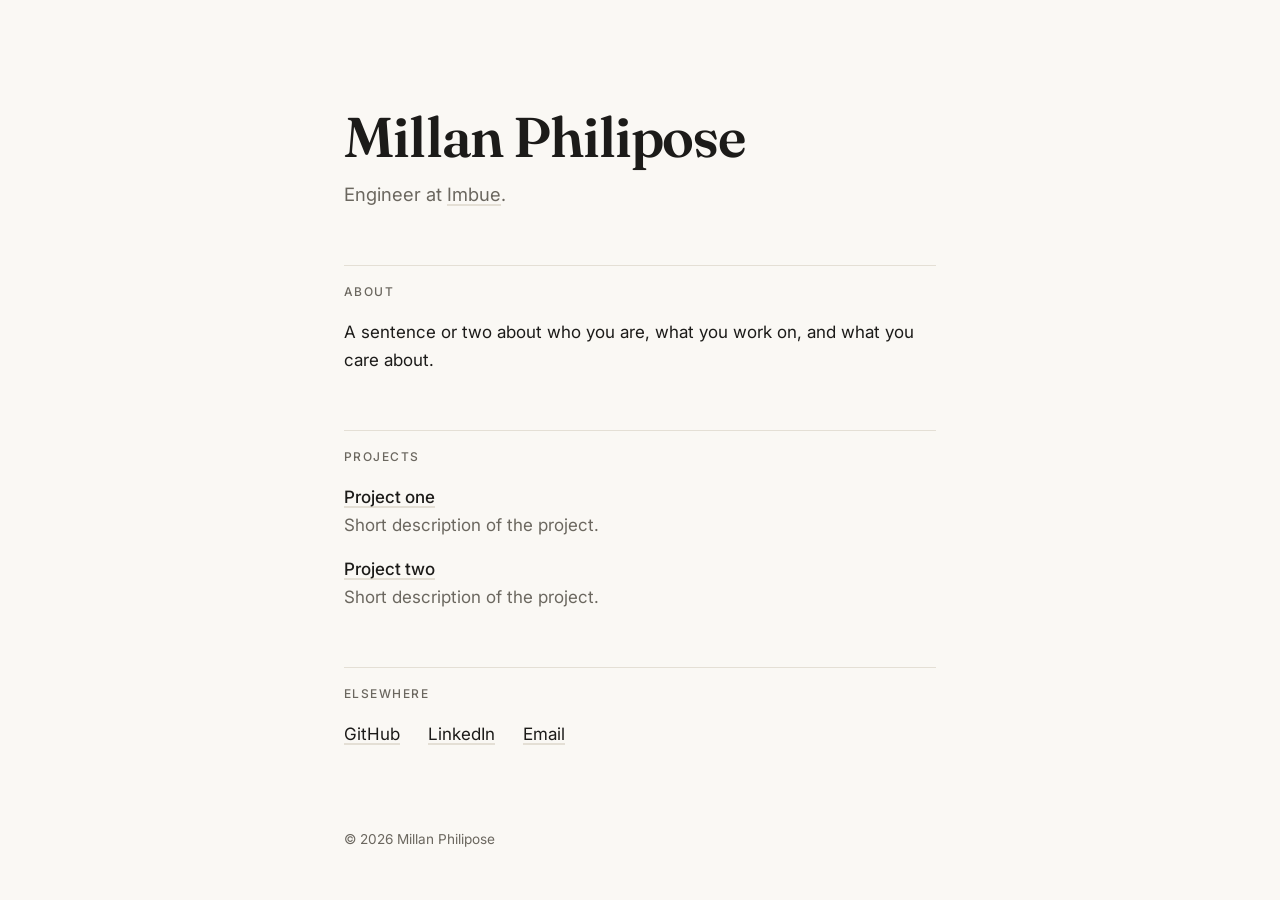
==== index.html @ c57e0617 "Initial personal website Co-Authored-By: Claude Opus 5.5 <noreply@anthropic.com>" ====
<!doctype html>
<html lang="en">
<head>
  <meta charset="utf-8">
  <meta name="viewport" content="width=device-width, initial-scale=1">
  <title>Millan Philipose</title>
  <meta name="description" content="Millan Philipose — personal website.">
  <link rel="canonical" href="https://millanphilipose.com/">
  <meta property="og:title" content="Millan Philipose">
  <meta property="og:url" content="https://millanphilipose.com/">
  <meta property="og:type" content="website">
  <link rel="icon" href="data:image/svg+xml,<svg xmlns='http://www.w3.org/2000/svg' viewBox='0 0 100 100'><text y='.9em' font-size='90' font-family='Georgia,serif'>m</text></svg>">
  <link rel="preconnect" href="https://fonts.googleapis.com">
  <link rel="preconnect" href="https://fonts.gstatic.com" crossorigin>
  <link href="https://fonts.googleapis.com/css2?family=Fraunces:opsz,wght@9..144,400;9..144,600&family=Inter:wght@400;500&display=swap" rel="stylesheet">
  <link rel="stylesheet" href="style.css">
</head>
<body>
  <main>
    <header>
      <h1>Millan Philipose</h1>
      <p class="tagline">Engineer at <a href="https://imbue.com">Imbue</a>.</p>
    </header>

    <section>
      <h2>About</h2>
      <p>
        <!-- TODO: replace with your own bio -->
        A sentence or two about who you are, what you work on, and what you care about.
      </p>
    </section>

    <section>
      <h2>Projects</h2>
      <ul class="list">
        <!-- TODO: add your projects -->
        <li><a href="#">Project one</a><span>Short description of the project.</span></li>
        <li><a href="#">Project two</a><span>Short description of the project.</span></li>
      </ul>
    </section>

    <section>
      <h2>Elsewhere</h2>
      <ul class="links">
        <!-- TODO: fill in your links -->
        <li><a href="https://github.com/">GitHub</a></li>
        <li><a href="https://www.linkedin.com/">LinkedIn</a></li>
        <li><a href="mailto:hello@millanphilipose.com">Email</a></li>
      </ul>
    </section>

    <footer>© <span id="y">2026</span> Millan Philipose</footer>
  </main>
  <script>document.getElementById('y').textContent = new Date().getFullYear();</script>
</body>
</html>
---- style.css ----
:root {
  --bg: #faf8f4;
  --fg: #1c1b19;
  --muted: #6b675f;
  --rule: #e4dfd5;
  --accent: #b2482b;
  color-scheme: light;
}
@media (prefers-color-scheme: dark) {
  :root {
    --bg: #141412;
    --fg: #ece8e0;
    --muted: #9a958b;
    --rule: #2c2a26;
    --accent: #e0805f;
    color-scheme: dark;
  }
}

* { box-sizing: border-box; }

body {
  margin: 0;
  background: var(--bg);
  color: var(--fg);
  font: 400 17px/1.65 Inter, system-ui, -apple-system, sans-serif;
  -webkit-font-smoothing: antialiased;
}

main {
  max-width: 40rem;
  margin: 0 auto;
  padding: clamp(3rem, 12vh, 8rem) 1.5rem 3rem;
}

h1 {
  font: 600 clamp(2.4rem, 7vw, 3.5rem)/1.05 Fraunces, Georgia, serif;
  letter-spacing: -0.02em;
  margin: 0 0 0.75rem;
}

.tagline { color: var(--muted); font-size: 1.15rem; margin: 0; }

section {
  margin-top: 3.5rem;
  padding-top: 1.25rem;
  border-top: 1px solid var(--rule);
}

h2 {
  font: 500 0.75rem/1 Inter, system-ui, sans-serif;
  text-transform: uppercase;
  letter-spacing: 0.12em;
  color: var(--muted);
  margin: 0 0 1.25rem;
}

a {
  color: inherit;
  text-decoration: underline;
  text-decoration-color: var(--rule);
  text-underline-offset: 3px;
  text-decoration-thickness: 1.5px;
  transition: color .15s, text-decoration-color .15s;
}
a:hover { color: var(--accent); text-decoration-color: var(--accent); }

ul { list-style: none; margin: 0; padding: 0; }

.list li { margin-bottom: 1rem; }
.list a { font-weight: 500; }
.list span { display: block; color: var(--muted); }

.links { display: flex; flex-wrap: wrap; gap: 0.5rem 1.75rem; }

footer {
  margin-top: 5rem;
  color: var(--muted);
  font-size: 0.85rem;
}
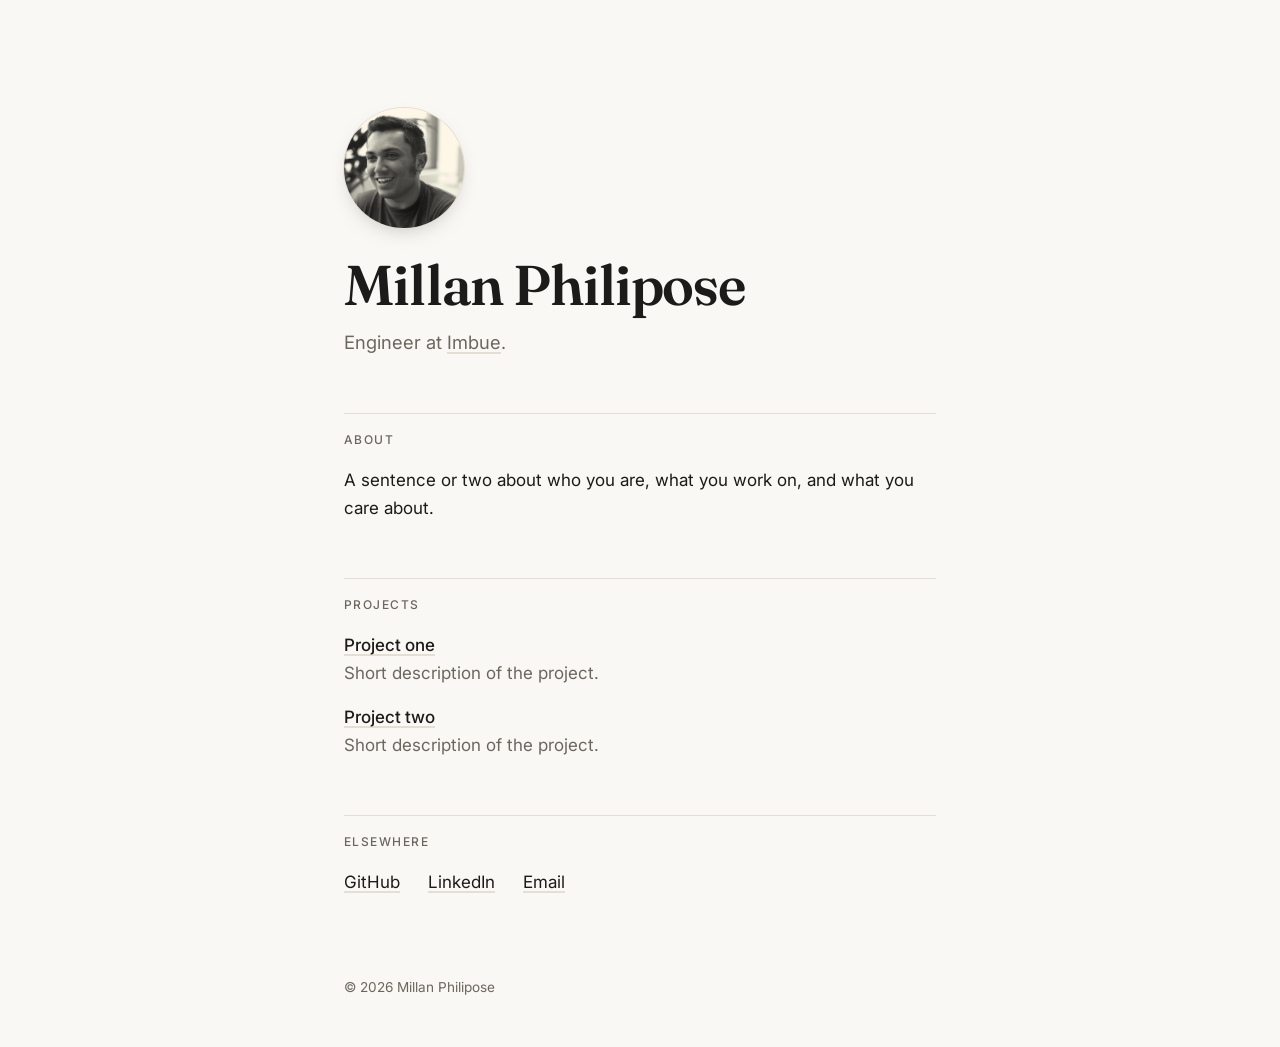
==== commit e0381c50: "Add headshot Co-Authored-By: Claude Opus 5.5 <noreply@anthropic.com>" ====
--- a/index.html
+++ b/index.html
@@ -9,6 +9,7 @@
   <meta property="og:title" content="Millan Philipose">
   <meta property="og:url" content="https://millanphilipose.com/">
   <meta property="og:type" content="website">
+  <meta property="og:image" content="https://millanphilipose.com/images/headshot.jpg">
   <link rel="icon" href="data:image/svg+xml,<svg xmlns='http://www.w3.org/2000/svg' viewBox='0 0 100 100'><text y='.9em' font-size='90' font-family='Georgia,serif'>m</text></svg>">
   <link rel="preconnect" href="https://fonts.googleapis.com">
   <link rel="preconnect" href="https://fonts.gstatic.com" crossorigin>
@@ -18,6 +19,7 @@
 <body>
   <main>
     <header>
+      <img class="headshot" src="images/headshot.jpg" alt="Millan Philipose" width="564" height="564">
       <h1>Millan Philipose</h1>
       <p class="tagline">Engineer at <a href="https://imbue.com">Imbue</a>.</p>
     </header>
--- a/style.css
+++ b/style.css
@@ -31,6 +31,16 @@
   max-width: 40rem;
   margin: 0 auto;
   padding: clamp(3rem, 12vh, 8rem) 1.5rem 3rem;
+}
+
+.headshot {
+  display: block;
+  width: 7.5rem;
+  height: 7.5rem;
+  border-radius: 50%;
+  object-fit: cover;
+  margin-bottom: 1.75rem;
+  box-shadow: 0 0 0 1px var(--rule), 0 8px 24px -12px rgb(0 0 0 / 0.35);
 }
 
 h1 {
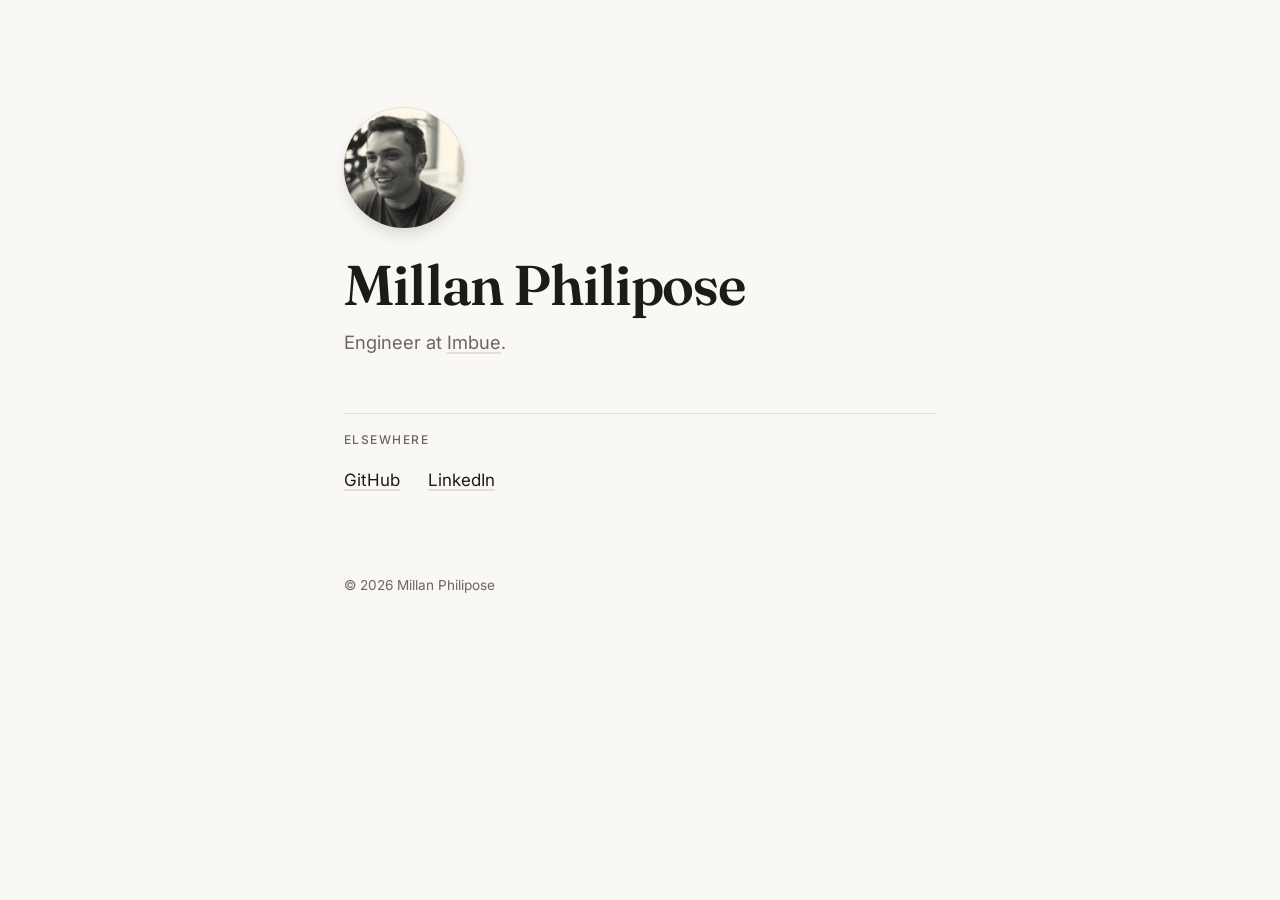
==== commit ce100c5d: "Remove email link; hide About and Projects for now Co-Authored-By: Claude Opus 5.5 <noreply@anthropi" ====
--- a/index.html
+++ b/index.html
@@ -24,10 +24,10 @@
       <p class="tagline">Engineer at <a href="https://imbue.com">Imbue</a>.</p>
     </header>
 
+    <!-- TODO: fill in bio and projects, then uncomment.
     <section>
       <h2>About</h2>
       <p>
-        <!-- TODO: replace with your own bio -->
         A sentence or two about who you are, what you work on, and what you care about.
       </p>
     </section>
@@ -35,19 +35,17 @@
     <section>
       <h2>Projects</h2>
       <ul class="list">
-        <!-- TODO: add your projects -->
         <li><a href="#">Project one</a><span>Short description of the project.</span></li>
         <li><a href="#">Project two</a><span>Short description of the project.</span></li>
       </ul>
     </section>
+    -->
 
     <section>
       <h2>Elsewhere</h2>
       <ul class="links">
-        <!-- TODO: fill in your links -->
-        <li><a href="https://github.com/">GitHub</a></li>
-        <li><a href="https://www.linkedin.com/">LinkedIn</a></li>
-        <li><a href="mailto:hello@millanphilipose.com">Email</a></li>
+        <li><a href="https://github.com/millanp">GitHub</a></li>
+        <li><a href="https://www.linkedin.com/in/millan-philipose-a60154248">LinkedIn</a></li>
       </ul>
     </section>
 
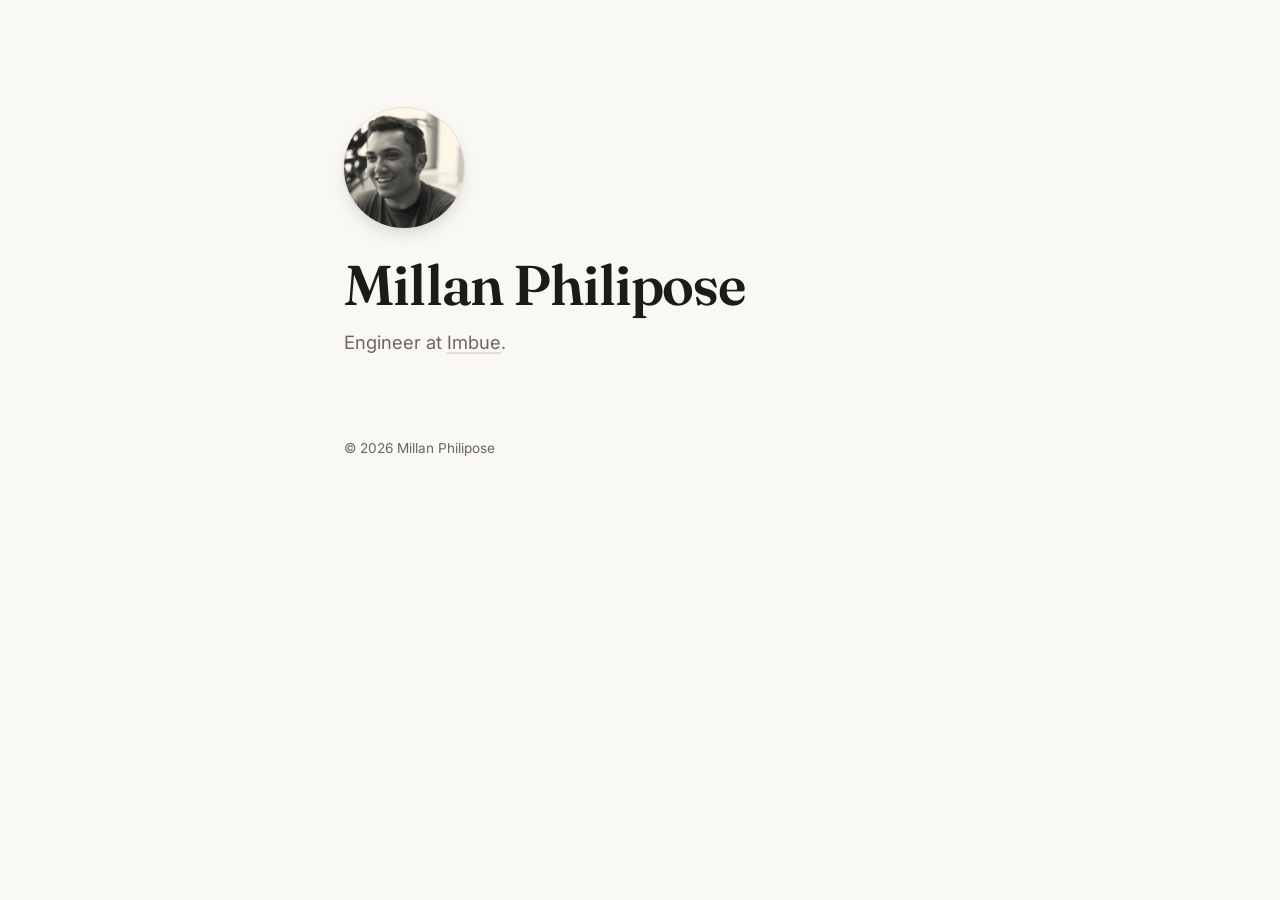
==== commit 737c5c9a: "Hide Elsewhere section for now Co-Authored-By: Claude Opus 5.5 <noreply@anthropic.com>" ====
--- a/index.html
+++ b/index.html
@@ -41,6 +41,7 @@
     </section>
     -->
 
+    <!--
     <section>
       <h2>Elsewhere</h2>
       <ul class="links">
@@ -48,6 +49,7 @@
         <li><a href="https://www.linkedin.com/in/millan-philipose-a60154248">LinkedIn</a></li>
       </ul>
     </section>
+    -->
 
     <footer>© <span id="y">2026</span> Millan Philipose</footer>
   </main>
